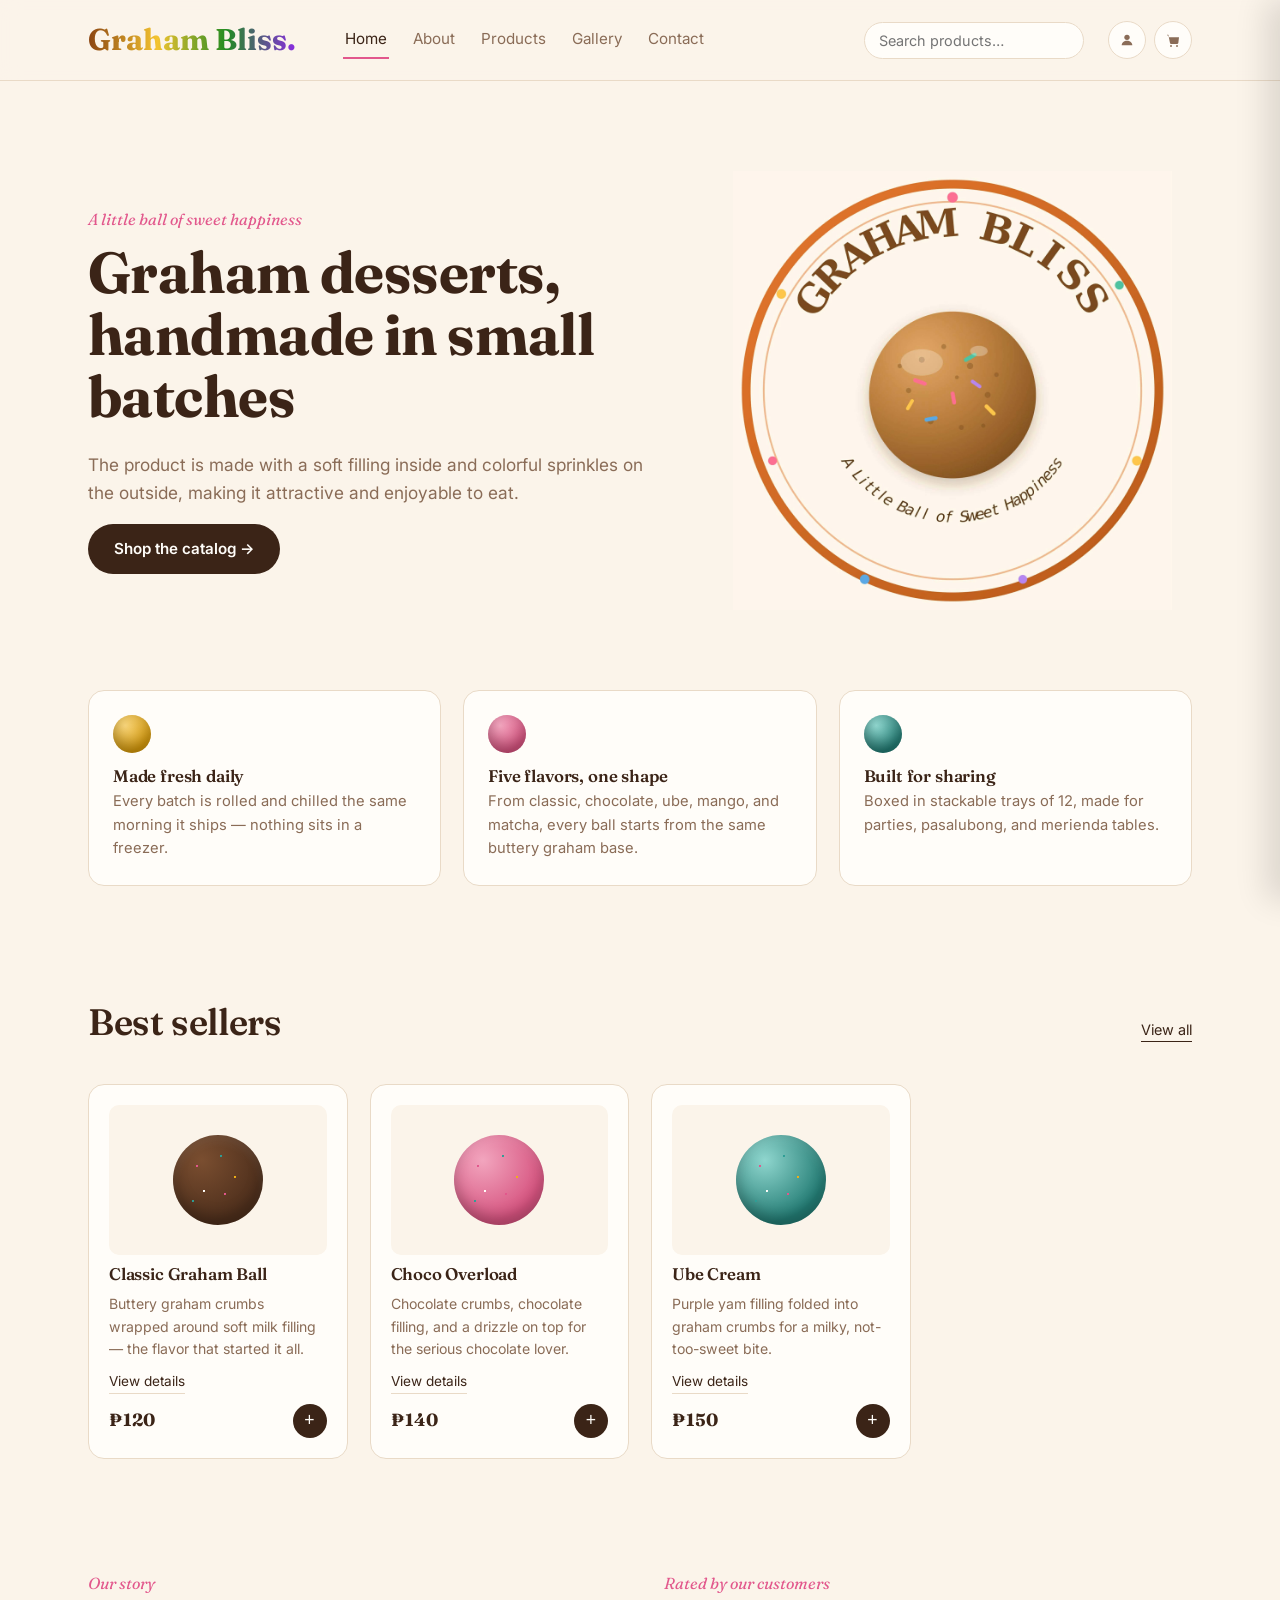
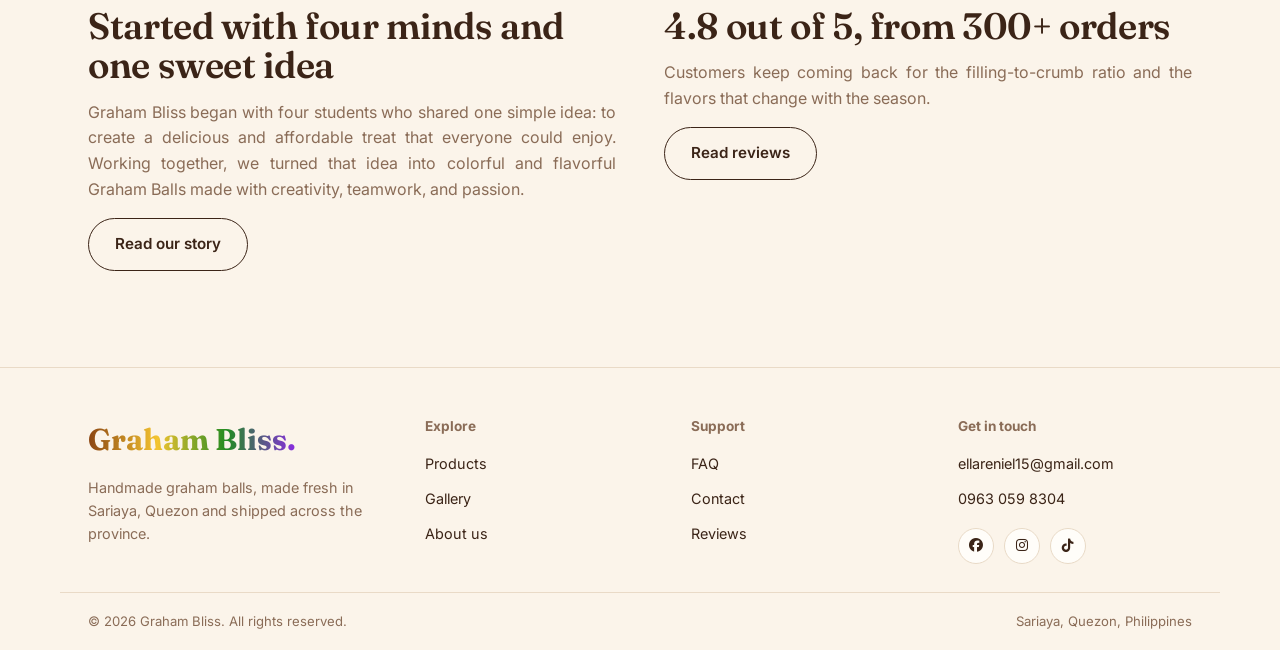
==== index.html @ 65242003 "Add files via upload" ====
<!DOCTYPE html>
<html lang="en">
<head>
<meta charset="UTF-8">
<meta name="viewport" content="width=device-width, initial-scale=1.0">
<title>Graham Bliss — Handmade Graham Balls</title>
<link rel="preconnect" href="https://fonts.googleapis.com">
<link href="https://fonts.googleapis.com/css2?family=Fraunces:opsz,wght@9..144,400;9..144,600;9..144,700&family=Inter:wght@400;500;600;700&display=swap" rel="stylesheet">
<link rel="stylesheet" href="https://cdnjs.cloudflare.com/ajax/libs/font-awesome/6.5.2/css/all.min.css">
<link rel="stylesheet" href="style.css">
</head>
<body>

<header>
  <div class="nav-wrap">
    <a href="index.html" class="logo">Graham Bliss<span class="dot">.</span></a>
    <input type="checkbox" id="navCheck" class="nav-check">
    <label for="navCheck" class="nav-toggle" aria-label="Menu"><span></span></label>
    <nav class="primary-links">
      <a href="index.html" class="active">Home</a>
      <a href="about.html">About</a>
      <a href="products.html">Products</a>
      <a href="gallery.html">Gallery</a>
      <a href="contact.html">Contact</a>
    </nav>
    <div class="search-wrap">
      <input type="text" placeholder="Search products…">
    </div>
    <div class="nav-icons">
      <button class="icon-btn" title="Account" type="button"></button>
      <a href="#cart" class="icon-btn" title="Cart"></a>
    </div>
  </div>
</header>

<main>
  <section class="hero">
    <div>
      <div class="tag">A little ball of sweet happiness</div>
      <h1>Graham desserts, <br>handmade in small batches</h1>
      <p>The product is made with a soft filling inside and colorful sprinkles on the outside, making it attractive and enjoyable to eat.</p>
      <a class="btn-primary" href="products.html">Shop the catalog →</a>
    </div>
    <div class="hero-visual">
      <img class="hero-image" src="mamaaaaaaaa.jpg" alt="Featured product">
    </div>
  </section>

  <section class="features">
    <div class="feature">
      <div class="ball yellow"></div>
      <h3>Made fresh daily</h3>
      <p>Every batch is rolled and chilled the same morning it ships — nothing sits in a freezer.</p>
    </div>
    <div class="feature">
      <div class="ball pink"></div>
      <h3>Five flavors, one shape</h3>
      <p>From classic, chocolate, ube, mango, and matcha, every ball starts from the same buttery graham base.</p>
    </div>
    <div class="feature">
      <div class="ball teal"></div>
      <h3>Built for sharing</h3>
      <p>Boxed in stackable trays of 12, made for parties, pasalubong, and merienda tables.</p>
    </div>
  </section>

  <section id="products">
    <div class="section-head">
      <h2>Best sellers</h2>
      <a href="products.html">View all</a>
    </div>
    <div class="grid">
      <div class="card">
        <div class="card-visual"><div class="ball" style="width:90px;height:90px;"></div></div>
        <h3>Classic Graham Ball</h3>
        <p class="desc">Buttery graham crumbs wrapped around soft milk filling — the flavor that started it all.</p>
        <a class="card-link" href="product.html">View details</a>
        <div class="card-foot">
          <span class="price">₱120</span>
          <button class="add-btn" type="button" title="Add to cart" aria-label="Add to cart">+</button>
        </div>
      </div>
      <div class="card">
        <div class="card-visual"><div class="ball pink" style="width:90px;height:90px;"></div></div>
        <h3>Choco Overload</h3>
        <p class="desc">Chocolate crumbs, chocolate filling, and a drizzle on top for the serious chocolate lover.</p>
        <a class="card-link" href="product.html">View details</a>
        <div class="card-foot">
          <span class="price">₱140</span>
          <button class="add-btn" type="button" title="Add to cart" aria-label="Add to cart">+</button>
        </div>
      </div>
      <div class="card">
        <div class="card-visual"><div class="ball teal" style="width:90px;height:90px;"></div></div>
        <h3>Ube Cream</h3>
        <p class="desc">Purple yam filling folded into graham crumbs for a milky, not-too-sweet bite.</p>
        <a class="card-link" href="product.html">View details</a>
        <div class="card-foot">
          <span class="price">₱150</span>
          <button class="add-btn" type="button" title="Add to cart" aria-label="Add to cart">+</button>
        </div>
      </div>
    </div>
  </section>

  <section class="split">
    <div>
      <div class="tag">Our story</div>
      <h2>Started with four minds and one sweet idea</h2>
      <p>Graham Bliss began with four students who shared one simple idea: to create a delicious and affordable treat that everyone could enjoy. Working together, we turned that idea into colorful and flavorful Graham Balls made with creativity, teamwork, and passion.</p>
      <a href="about.html" class="btn-secondary">Read our story</a>
    </div>
    <div>
      <div class="tag">Rated by our customers</div>
      <h2>4.8 out of 5, from 300+ orders</h2>
      <p>Customers keep coming back for the filling-to-crumb ratio and the flavors that change with the season.</p>
      <a href="reviews.html" class="btn-secondary">Read reviews</a>
    </div>
  </section>
</main>

<footer>
  <div class="footer-wrap">
    <div>
      <a href="index.html" class="logo">Graham Bliss<span class="dot">.</span></a>
      <p style="margin-top:12px;font-size:.9rem;">Handmade graham balls, made fresh in Sariaya, Quezon and shipped across the province.</p>
    </div>
    <div>
      <h4>Explore</h4>
      <ul>
        <li><a href="products.html">Products</a></li>
        <li><a href="gallery.html">Gallery</a></li>
        <li><a href="about.html">About us</a></li>
      </ul>
    </div>
    <div>
      <h4>Support</h4>
      <ul>
        <li><a href="faq.html">FAQ</a></li>
        <li><a href="contact.html">Contact</a></li>
        <li><a href="reviews.html">Reviews</a></li>
      </ul>
    </div>
    <div>
      <h4>Get in touch</h4>
      <ul>
        <li><a href="mailto:ellareniel15@gmail.com">ellareniel15@gmail.com</a></li>
        <li><a href="tel:+639630598304">0963 059 8304</a></li>
      </ul>
      <div class="social-row">
        <a href="https://www.facebook.com/mel.jhune.958523" title="Facebook">
         <i class="fa-brands fa-facebook"></i>
        </a>
        <a href="https://www.instagram.com/itss_ur.mel/?fbclid=IwY2xjawUTJd1wZG9mBWV4dG4DYWVtAjEwAGJyaWQRMWFvU0FQSmJZdVVRaFVMbnFzcnRjBmFwcF9pZBAyMjIwMzkxNzg4MjAwODkyAAEeChBDoPgRGtuAGGqDBz4dwUmdd6wGIWdtoloXTAFgVrVXzXKg3ylywNsreZY_aem_Ks4oOcFlzgpz_4FfU0w7iA" title="Instagram">
          <i class="fa-brands fa-instagram"></i>
        </a>
        <a href="https://www.tiktok.com/@mel.dailo" title="TikTok">
          <i class="fa-brands fa-tiktok"></i>
        </a>
      </div>
    </div>
  </div>
  <div class="footer-bottom">
    <span>© 2026 Graham Bliss. All rights reserved.</span>
    <span>Sariaya, Quezon, Philippines</span>
  </div>
</footer>

<div class="drawer" id="cart">
  <div class="drawer-head">
    <h3>Your Cart</h3>
    <a href="#" class="close-btn" aria-label="Close cart">✕</a>
  </div>
  <div class="drawer-items">
    <p class="drawer-empty">Your cart is empty. Add a box from the Products page to see it here.</p>
  </div>
  <div class="drawer-foot">
    <div class="total-row"><span>Total</span><span>₱0</span></div>
    <a class="btn-primary" style="width:100%;text-align:center;display:block;" href="products.html">Browse products</a>
  </div>
</div>
<a href="#" class="overlay" aria-hidden="true"></a>

</body>
</html>
---- style.css ----
/* ============================================
   Graham Bliss — shared styles
   Subject: handmade Filipino graham-ball desserts.
   Palette pulls from the product itself: toasted
   graham brown, cream filling, candy-shell sprinkles.
   ============================================ */

:root{
  --cream:  #FBF4EA;
  --paper:  #FFFDF9;
  --ink:    #3B2417;
  --ink-soft: #8A6C57;
  --line:   #E9DAC7;
  --pink:   #E2578C;
  --teal:   #2E9E95;
  --yellow: #EFAF16;
  --radius-lg: 26px;
  --radius-md: 16px;
  --radius-sm: 10px;
  --shadow: 0 10px 30px -18px rgba(59,36,23,0.35);
}

*{box-sizing:border-box;}
html{scroll-behavior:smooth;}
body{
  margin:0;
  background:var(--cream);
  color:var(--ink);
  font-family:'Inter',sans-serif;
  font-size:16px;
  line-height:1.6;
  -webkit-font-smoothing:antialiased;
}
img{max-width:100%;display:block;}
a{color:inherit;text-decoration:none;}
h1,h2,h3{
  font-family:'Fraunces',serif;
  font-weight:600;
  line-height:1.08;
  margin:0 0 .4em;
  letter-spacing:-0.01em;
}
h1{font-size:clamp(2.4rem,4.5vw,3.6rem);font-weight:700;}
h2{font-size:clamp(1.7rem,3vw,2.3rem);}
h3{font-size:1.25rem;}
p{margin:0 0 1em;color:var(--ink-soft);max-width:62ch;}
:focus-visible{outline:3px solid var(--teal);outline-offset:3px;}
@media (prefers-reduced-motion: reduce){
  *{animation-duration:.001ms !important;transition-duration:.001ms !important;}
}

.wrap{max-width:1160px;margin:0 auto;padding:0 28px;}

/* ---------- header / nav ---------- */
header{
  position:sticky;top:0;z-index:50;
  background:rgba(251,244,234,0.92);
  backdrop-filter:blur(10px);
  border-bottom:1px solid var(--line);
}
.nav-wrap{
  max-width:1160px;margin:0 auto;padding:16px 28px;
  display:flex;align-items:center;gap:24px;
}
.logo {
    font-family: "Fraunces", serif;
    font-size: 30px;
    font-weight: 700;

    background: linear-gradient(
        90deg,
        #8B4513,
        #F4C430,
        #228B22,
        #8A2BE2
    );

    -webkit-background-clip: text;
    -webkit-text-fill-color: transparent;
    background-clip: text;

    margin-right: 15px;
}
.logo .dot{color:var(--pink);}
.primary-links{
  display:flex;gap:22px;margin-left:8px;flex:1;flex-wrap:wrap;
}
.primary-links a{
  font-size:.95rem;color:var(--ink-soft);padding:6px 2px;
  border-bottom:2px solid transparent;
}
.primary-links a:hover,.primary-links a.active{
  color:var(--ink);border-bottom-color:var(--pink);
}
.search-wrap input{
  width:100%;max-width:220px;padding:9px 14px;
  border:1px solid var(--line);border-radius:999px;
  background:var(--paper);font-family:'Inter',sans-serif;font-size:.9rem;
  color:var(--ink);
}
.search-wrap input:focus{border-color:var(--teal);}
.nav-icons{display:flex;gap:8px;}
.icon-btn{
  width:38px;height:38px;border-radius:50%;
  border:1px solid var(--line);background:var(--paper);
  cursor:pointer;position:relative;display:grid;place-items:center;
}
.icon-btn::before{content:'';width:16px;height:16px;background:var(--ink-soft);
  -webkit-mask:var(--icon) center/contain no-repeat;mask:var(--icon) center/contain no-repeat;}
.icon-btn[title="Write a review"]{--icon:url("data:image/svg+xml,%3Csvg xmlns='http://www.w3.org/2000/svg' viewBox='0 0 24 24' fill='%23000'%3E%3Cpath d='M21 2a1 1 0 0 1 .993.883L22 3v18a1 1 0 0 1-1.993.117L20 21V3a1 1 0 0 1 1-1zm-4.707 5.293a1 1 0 0 1 .083 1.32l-.083.094-9.586 9.586a2.5 2.5 0 0 1-3.183.27l-.094-.072-4-4a2.5 2.5 0 0 1-.27-3.183l.072-.094L12.293 7.293a1 1 0 0 1 1.414-.083zM6.414 15L16 5.414l-2-2L4.414 13l2 2z'/%3E%3C/svg%3E");}
.icon-btn[title="Account"]{--icon:url("data:image/svg+xml,%3Csvg xmlns='http://www.w3.org/2000/svg' viewBox='0 0 24 24' fill='%23000'%3E%3Ccircle cx='12' cy='8' r='4'/%3E%3Cpath d='M4 20c0-4.4 3.6-7 8-7s8 2.6 8 7'/%3E%3C/svg%3E");}
.icon-btn[title="Cart"]{--icon:url("data:image/svg+xml,%3Csvg xmlns='http://www.w3.org/2000/svg' viewBox='0 0 24 24' fill='%23000'%3E%3Cpath d='M3 4h2l2.4 12.1A2 2 0 0 0 9.4 18H18a2 2 0 0 0 2-1.6L21 8H6'/%3E%3Ccircle cx='9' cy='21' r='1.4'/%3E%3Ccircle cx='18' cy='21' r='1.4'/%3E%3C/svg%3E");}
.cart-badge{
  position:absolute;top:-4px;right:-4px;background:var(--pink);color:#fff;
  font-size:.65rem;font-weight:700;border-radius:50%;
  width:17px;height:17px;display:grid;place-items:center;
}
.nav-check{position:absolute;opacity:0;pointer-events:none;}
.nav-toggle{display:none;}

/* ---------- tag / eyebrow ---------- */
.tag{
  display:inline-block;font-family:'Fraunces',serif;font-style:italic;
  color:var(--pink);font-size:1rem;margin-bottom:.6em;
}

/* ---------- buttons ---------- */
.btn-primary,.btn-secondary{
  display:inline-flex;align-items:center;gap:8px;
  padding:13px 26px;border-radius:999px;border:none;cursor:pointer;
  font-family:'Inter',sans-serif;font-weight:600;font-size:.95rem;
}
.btn-primary{background:var(--ink);color:var(--paper);}
.btn-primary:hover{background:var(--pink);}
.btn-secondary{background:transparent;color:var(--ink);border:1.5px solid var(--ink);}
.btn-secondary:hover{border-color:var(--pink);color:var(--pink);}

/* ---------- graham-ball illustration (used instead of photos) ---------- */
.ball{
  border-radius:50%;position:relative;flex-shrink:0;
  background:radial-gradient(circle at 32% 28%, #7A4E30, #4E2F1C 70%);
  box-shadow:inset 0 -8px 14px rgba(0,0,0,.25), inset 0 6px 10px rgba(255,255,255,.08);
}
.ball::after{
  content:'';position:absolute;inset:0;border-radius:50%;
  background-image:
    radial-gradient(circle,var(--pink) 6%,transparent 7%),
    radial-gradient(circle,var(--teal) 6%,transparent 7%),
    radial-gradient(circle,var(--yellow) 6%,transparent 7%),
    radial-gradient(circle,var(--paper) 6%,transparent 7%),
    radial-gradient(circle,var(--pink) 6%,transparent 7%),
    radial-gradient(circle,var(--teal) 6%,transparent 7%);
  background-size:22% 22%;
  background-position:20% 30%,55% 15%,75% 45%,30% 65%,60% 70%,15% 80%;
  background-repeat:no-repeat;
}
.ball.pink{background:radial-gradient(circle at 32% 28%,#F2A5BE,#D6537F 70%);}
.ball.teal{background:radial-gradient(circle at 32% 28%,#8FD6CE,#237C74 70%);}
.ball.yellow{background:radial-gradient(circle at 32% 28%,#F7D479,#D69A0C 70%);}

.hero-visual{display:flex;align-items:flex-end;justify-content:center;gap:14px;padding:20px;}
.hero-visual .ball:nth-child(1){width:150px;height:150px;}
.hero-visual .ball:nth-child(2){width:100px;height:100px;margin-bottom:20px;}
.hero-visual .ball:nth-child(3){width:80px;height:80px;margin-bottom:60px;}

/* ---------- hero ---------- */
.hero{
  max-width:1160px;margin:0 auto;padding:70px 28px 40px;
  display:grid;grid-template-columns:1.1fr .9fr;gap:40px;align-items:center;
}
.hero p{font-size:1.08rem;}
.page-hero{max-width:1160px;margin:0 auto;padding:56px 28px 20px;}
.page-hero p{font-size:1.05rem;}

/* ---------- sections ---------- */
main section{padding:56px 28px;}
main section.wrap{padding:56px 0;}
.section-head{
  max-width:1160px;margin:0 auto 28px;padding:0 28px;
  display:flex;justify-content:space-between;align-items:baseline;
}
.section-head a{font-size:.9rem;border-bottom:1px solid var(--ink);}

/* ---------- features ---------- */
.features{max-width:1160px;margin:0 auto;padding:20px 28px 60px;
  display:grid;grid-template-columns:repeat(3,1fr);gap:22px;}
.feature{background:var(--paper);border:1px solid var(--line);border-radius:var(--radius-md);padding:24px;}
.feature .ball{width:38px;height:38px;margin-bottom:14px;}
.feature h3{font-size:1.05rem;margin-bottom:.3em;}
.feature p{font-size:.92rem;margin:0;}

/* ---------- product grid ---------- */
.grid{max-width:1160px;margin:0 auto;padding:0 28px;
  display:grid;grid-template-columns:repeat(auto-fill,minmax(230px,1fr));gap:22px;}
.card{
  background:var(--paper);border:1px solid var(--line);
  border-radius:var(--radius-md);padding:20px;
  display:flex;flex-direction:column;gap:10px;
}
.card-visual{
  background:var(--cream);border-radius:var(--radius-sm);
  height:150px;display:grid;place-items:center;
}
.card h3{font-size:1.05rem;margin:0;}
.card .desc{font-size:.88rem;margin:0;}
.card-foot{display:flex;justify-content:space-between;align-items:center;margin-top:auto;}
.price{font-weight:700;font-family:'Fraunces',serif;font-size:1.1rem;}
.add-btn{
  border:none;background:var(--ink);color:var(--paper);
  width:34px;height:34px;border-radius:50%;cursor:pointer;font-size:1.1rem;
  display:grid;place-items:center;
}
.add-btn:hover{background:var(--pink);}
.card-link{font-size:.85rem;border-bottom:1px solid var(--line);align-self:flex-start;}

/* ---------- split ---------- */
.split{
  max-width:1160px;margin:0 auto;padding:56px 28px;
  display:grid;grid-template-columns:1fr 1fr;gap:48px;
}
.split p{
  text-align:justify;;
}

.mini-list{display:flex;gap:10px;margin-top:14px;flex-wrap:wrap;}
.mini-chip{
  border:1px solid var(--line);border-radius:999px;
  padding:7px 16px;font-size:.85rem;background:var(--paper);
}

/* ---------- product details ---------- */
.detail{
  max-width:1160px;margin:0 auto;padding:20px 28px 60px;
  display:grid;grid-template-columns:.9fr 1.1fr;gap:48px;align-items:start;
}
.detail-visual{
  background:var(--paper);border:1px solid var(--line);border-radius:var(--radius-lg);
  height:340px;display:flex;align-items:flex-end;justify-content:center;gap:16px;padding:30px;
}
.detail-visual .ball:nth-child(1){width:150px;height:150px;}
.detail-visual .ball:nth-child(2){width:90px;height:90px;margin-bottom:16px;}
.spec-list{list-style:none;margin:18px 0;padding:0;display:grid;gap:8px;}
.spec-list li{display:flex;justify-content:space-between;border-bottom:1px dashed var(--line);padding:8px 0;font-size:.92rem;}
.spec-list li span:first-child{color:var(--ink-soft);}
.option-group{margin:18px 0;}
.option-group h3{font-size:.95rem;margin-bottom:8px;}
.option-pills{display:flex;gap:10px;flex-wrap:wrap;}
.option-pills input{position:absolute;opacity:0;pointer-events:none;}
.option-pill{
  display:inline-block;border:1.5px solid var(--line);border-radius:999px;padding:8px 16px;
  font-size:.88rem;cursor:pointer;background:var(--paper);
}
.option-pills input:checked + .option-pill{border-color:var(--ink);background:var(--ink);color:var(--paper);}
.option-pills input:focus-visible + .option-pill{outline:3px solid var(--teal);outline-offset:2px;}
.qty-row{display:flex;align-items:center;gap:14px;margin:18px 0;}
.qty-row button{width:32px;height:32px;border-radius:50%;border:1px solid var(--line);background:var(--paper);cursor:pointer;font-size:1rem;}
.detail-price{font-size:1.6rem;}

/* ---------- gallery ---------- */
.gallery-grid{
  max-width:1160px;margin:0 auto;padding:0 28px;
  display:grid;grid-template-columns:repeat(auto-fill,minmax(220px,1fr));gap:18px;
}
.gallery-item{
  background:var(--paper);border:1px solid var(--line);border-radius:var(--radius-md);
  height:210px;display:grid;place-items:center;padding:16px;position:relative;overflow:hidden;
}
.gallery-item .cap{position:absolute;bottom:10px;left:14px;font-size:.82rem;color:var(--ink-soft);}

/* ---------- reviews ---------- */
.review-grid{
  max-width:1160px;margin:0 auto;padding:0 28px;
  display:grid;grid-template-columns:repeat(auto-fill,minmax(280px,1fr));gap:20px;
}
.review-card{background:var(--paper);border:1px solid var(--line);border-radius:var(--radius-md);padding:22px;}
.stars{color:var(--yellow);letter-spacing:2px;margin-bottom:8px;font-size:.95rem;}
.review-name{font-weight:600;margin-top:12px;font-size:.9rem;}
.review-role{font-size:.8rem;color:var(--ink-soft);}
.rating-summary{
  max-width:1160px;margin:0 auto 28px;padding:0 28px;
  display:flex;align-items:baseline;gap:16px;
}
.rating-summary .big{font-family:'Fraunces',serif;font-size:2.8rem;}

/* ---------- contact ---------- */
.contact-wrap{
  max-width:1160px;margin:0 auto;padding:0 28px 60px;
  display:grid;grid-template-columns:.85fr 1.15fr;gap:48px;
}
.contact-info li{list-style:none;padding:12px 0;border-bottom:1px dashed var(--line);font-size:.94rem;}
.contact-info li span{display:block;color:var(--ink-soft);font-size:.8rem;margin-bottom:2px;}
.social-row{display:flex;gap:10px;margin-top:16px;}
.social-row a{
  width:36px;height:36px;border-radius:50%;border:1px solid var(--line);
  display:grid;place-items:center;font-size:.85rem;background:var(--paper);
}
form{display:grid;gap:14px;}
form label{font-size:.85rem;color:var(--ink-soft);display:block;margin-bottom:5px;}
form input,form textarea{
  width:100%;padding:11px 14px;border-radius:var(--radius-sm);
  border:1px solid var(--line);background:var(--paper);
  font-family:'Inter',sans-serif;font-size:.95rem;color:var(--ink);
}
form textarea{min-height:120px;resize:vertical;}
.form-row{display:grid;grid-template-columns:1fr 1fr;gap:14px;}

/* ---------- FAQ ---------- */
.faq-list{max-width:800px;margin:0 auto;padding:0 28px;}
.faq-item{border-bottom:1px solid var(--line);}
.faq-item summary{
  width:100%;cursor:pointer;list-style:none;
  padding:18px 0;display:flex;justify-content:space-between;align-items:center;
  font-family:'Fraunces',serif;font-size:1.05rem;color:var(--ink);gap:16px;
}
.faq-item summary::-webkit-details-marker{display:none;}
.faq-item summary::marker{content:'';}
.faq-item summary::after{content:'+';font-size:1.3rem;color:var(--pink);flex-shrink:0;transition:transform .2s;}
.faq-item[open] summary::after{transform:rotate(45deg);}
.faq-a{padding-bottom:18px;}
.faq-a p{margin:0;font-size:.94rem;}

/* ---------- footer ---------- */
footer{border-top:1px solid var(--line);margin-top:40px;}
.footer-wrap{
  max-width:1160px;margin:0 auto;padding:48px 28px 28px;
  display:grid;grid-template-columns:1.3fr repeat(3,1fr);gap:32px;
}
.footer-wrap h4{font-size:.85rem;margin:0 0 14px;color:var(--ink-soft);}
.footer-wrap ul{list-style:none;margin:0;padding:0;display:grid;gap:9px;}
.footer-wrap ul a{font-size:.9rem;}
.footer-wrap ul a:hover{color:var(--pink);}
.footer-bottom{
  border-top:1px solid var(--line);padding:18px 28px;
  max-width:1160px;margin:0 auto;
  display:flex;justify-content:space-between;font-size:.82rem;color:var(--ink-soft);flex-wrap:wrap;gap:8px;
}

/* ---------- cart drawer ---------- */
.overlay{
  position:fixed;inset:0;background:rgba(59,36,23,0.35);
  opacity:0;pointer-events:none;transition:opacity .25s;z-index:90;
  display:block;
}
#cart:target + .overlay{opacity:1;pointer-events:auto;}
.drawer{
  position:fixed;top:0;right:0;height:100%;width:380px;max-width:90vw;
  background:var(--paper);z-index:100;transform:translateX(100%);
  transition:transform .28s ease;display:flex;flex-direction:column;
  box-shadow:-14px 0 30px rgba(0,0,0,.12);
}
.drawer:target{transform:translateX(0);}
.drawer-head{display:flex;justify-content:space-between;align-items:center;padding:22px 24px;border-bottom:1px solid var(--line);}
.close-btn{background:none;border:none;font-size:1.2rem;cursor:pointer;color:var(--ink-soft);}
.drawer-items{flex:1;overflow-y:auto;padding:16px 24px;display:grid;gap:14px;}
.drawer-empty{color:var(--ink-soft);font-size:.9rem;text-align:center;margin-top:30px;}
.drawer-row{display:flex;gap:12px;align-items:center;}
.drawer-row .ball{width:44px;height:44px;}
.drawer-row .info{flex:1;}
.drawer-row .info h4{margin:0;font-size:.92rem;font-family:'Inter',sans-serif;font-weight:600;}
.drawer-row .info span{font-size:.82rem;color:var(--ink-soft);}
.drawer-row button{background:none;border:none;color:var(--ink-soft);cursor:pointer;font-size:1rem;}
.drawer-foot{padding:20px 24px;border-top:1px solid var(--line);}
.total-row{display:flex;justify-content:space-between;font-weight:700;margin-bottom:14px;font-family:'Fraunces',serif;font-size:1.15rem;}

/* ---------- responsive ---------- */
@media (max-width:900px){
  .hero,.split,.detail,.contact-wrap{grid-template-columns:1fr;}
  .features{grid-template-columns:1fr 1fr;}
  .footer-wrap{grid-template-columns:1fr 1fr;}
  .form-row{grid-template-columns:1fr;}
}
@media (max-width:640px){
  .primary-links{
    display:none;position:absolute;top:100%;left:0;right:0;
    background:var(--paper);border-bottom:1px solid var(--line);
    flex-direction:column;gap:0;padding:8px 28px 14px;
  }
  .nav-check:checked ~ .primary-links{display:flex;}
  .primary-links a{padding:10px 0;border-bottom:1px solid var(--line);}
  header{position:sticky;}
  .nav-wrap{position:relative;flex-wrap:wrap;}
  .nav-toggle{display:grid;place-items:center;width:38px;height:38px;border:1px solid var(--line);border-radius:50%;background:var(--paper);cursor:pointer;order:3;}
  .nav-toggle span, .nav-toggle span::before, .nav-toggle span::after{
    content:'';display:block;width:16px;height:2px;background:var(--ink);position:relative;
  }
  .nav-toggle span::before{position:absolute;top:-5px;}
  .nav-toggle span::after{position:absolute;top:5px;}
  .search-wrap{display:none;}
  .logo{flex:1;}
  .features{grid-template-columns:1fr;}
  .footer-wrap{grid-template-columns:1fr;}
}

.review-modal-overlay {
      display: none;
      position: fixed;
      inset: 0;
      background: rgba(0,0,0,.5);
      z-index: 999;
      align-items: center;
      justify-content: center;
      padding: 20px;
    }
    .review-modal-overlay.open {
      display: flex;
    }
    .review-modal-box {
      max-width: 560px;
      width: 100%;
      max-height: 90vh;
      overflow-y: auto;
      background: #fff;
      border-radius: 10px;
      box-shadow: 0 10px 40px rgba(0,0,0,.25);
    }
    .star-rating {
      display: flex;
      flex-direction: row-reverse;
      justify-content: flex-end;
      gap: 4px;
    }
    .star-rating input { display: none; }
    .star-rating label {
      font-size: 1.8rem;
      color: #ddd;
      cursor: pointer;
      transition: color .15s ease;
    }
    .star-rating input:checked ~ label,
    .star-rating label:hover,
    .star-rating label:hover ~ label {
      color: #f5b301;
    }
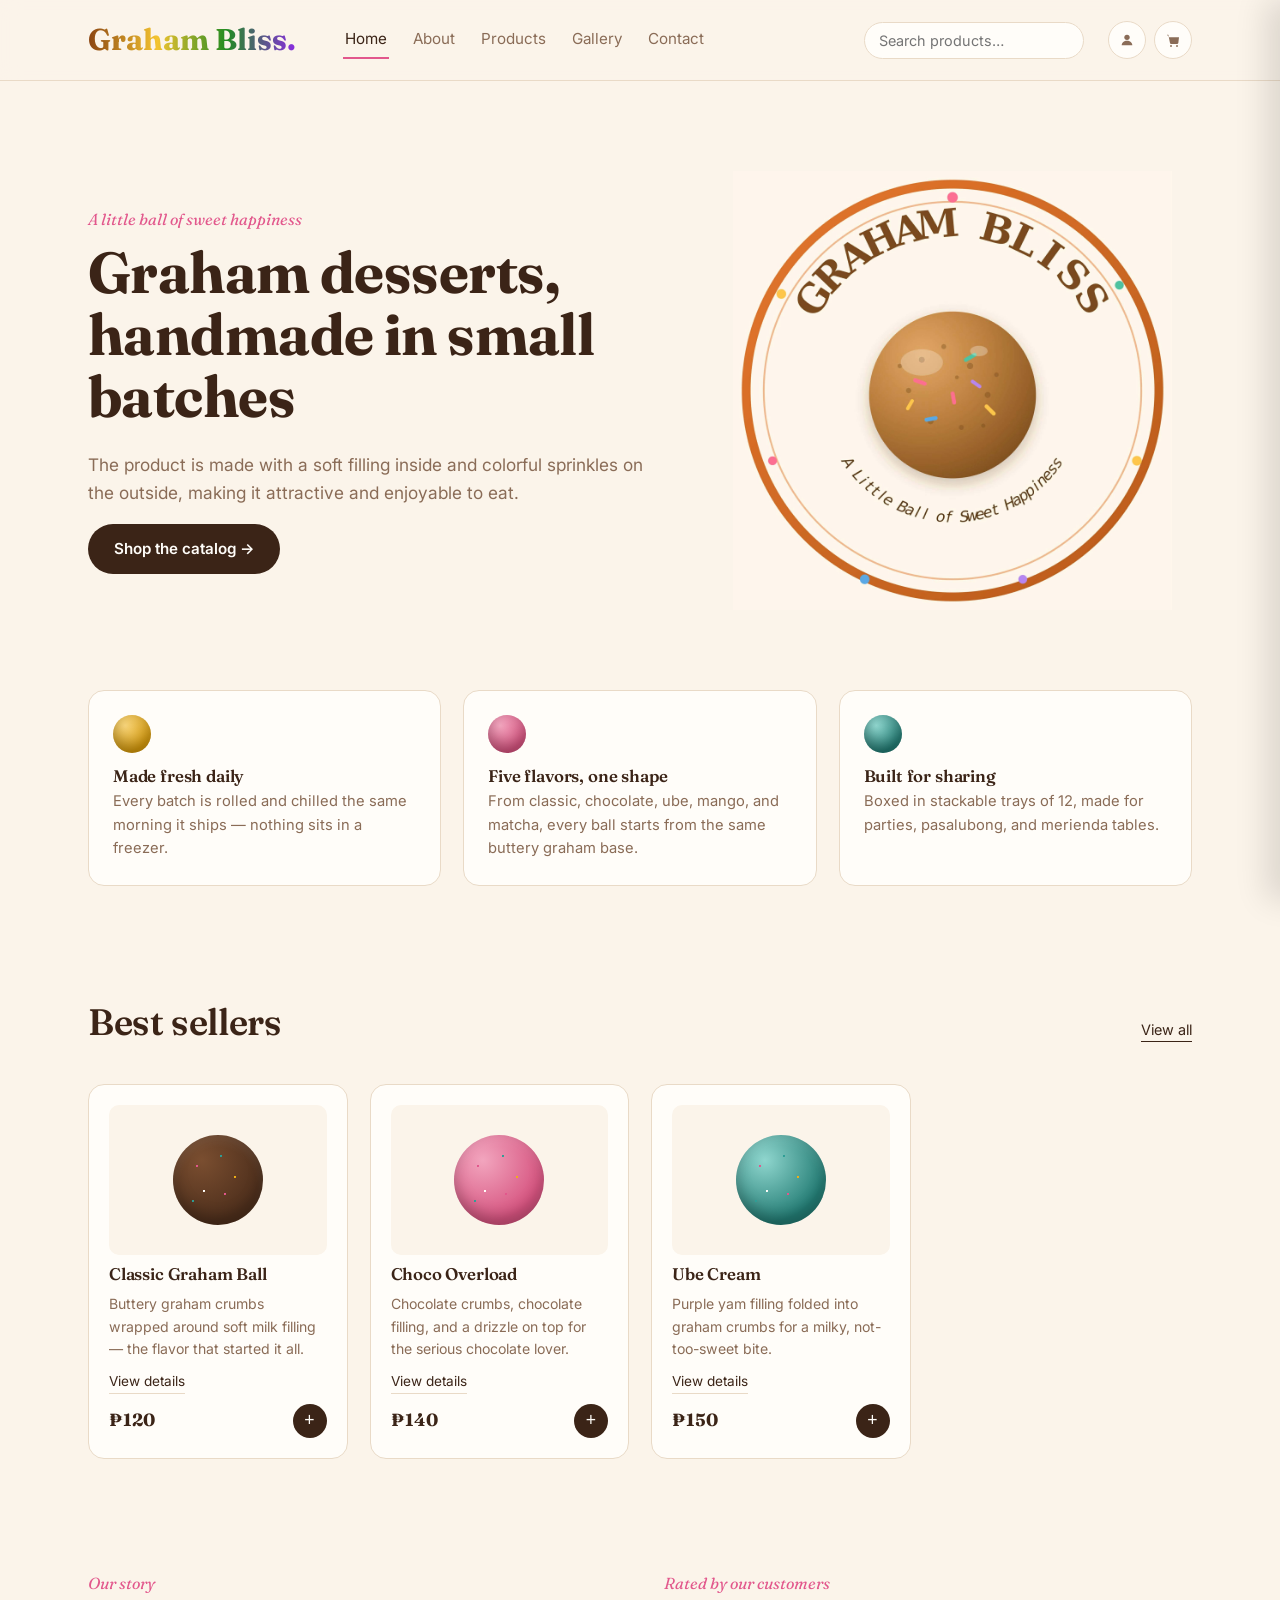
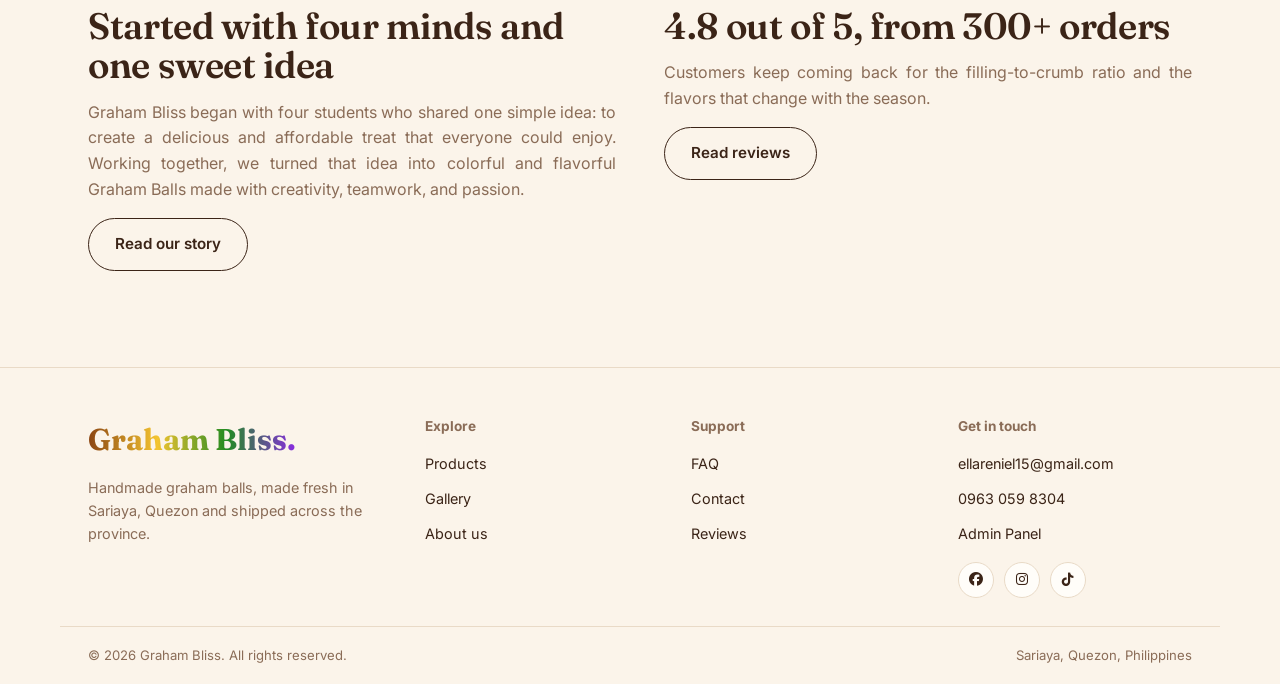
==== commit a2e56113: "Update index.html" ====
--- a/index.html
+++ b/index.html
@@ -27,7 +27,7 @@
       <input type="text" placeholder="Search products…">
     </div>
     <div class="nav-icons">
-      <button class="icon-btn" title="Account" type="button"></button>
+      <a href="login.html" class="icon-btn" title="Account"></a>
       <a href="#cart" class="icon-btn" title="Cart"></a>
     </div>
   </div>
@@ -146,6 +146,7 @@
       <ul>
         <li><a href="mailto:ellareniel15@gmail.com">ellareniel15@gmail.com</a></li>
         <li><a href="tel:+639630598304">0963 059 8304</a></li>
+        <li><a href="admin.html">Admin Panel</a></li>
       </ul>
       <div class="social-row">
         <a href="https://www.facebook.com/mel.jhune.958523" title="Facebook">
--- a/style.css
+++ b/style.css
@@ -1,10 +1,3 @@
-/* ============================================
-   Graham Bliss — shared styles
-   Subject: handmade Filipino graham-ball desserts.
-   Palette pulls from the product itself: toasted
-   graham brown, cream filling, candy-shell sprinkles.
-   ============================================ */
-
 :root{
   --cream:  #FBF4EA;
   --paper:  #FFFDF9;
@@ -303,6 +296,125 @@
 }
 form textarea{min-height:120px;resize:vertical;}
 .form-row{display:grid;grid-template-columns:1fr 1fr;gap:14px;}
+
+/* ---------- auth ---------- */
+.auth-wrap{
+  max-width:440px;margin:0 auto;padding:40px 28px 70px;
+}
+.auth-card{
+  background:var(--paper);border:1px solid var(--line);
+  border-radius:var(--radius-lg);padding:36px 32px;
+  box-shadow:var(--shadow);
+}
+.auth-card h1{font-size:1.6rem;margin-bottom:.2em;}
+.auth-card .sub{font-size:.92rem;margin-bottom:22px;}
+.auth-row-between{display:flex;justify-content:space-between;align-items:center;font-size:.85rem;margin-top:-4px;}
+.auth-row-between a{color:var(--ink-soft);border-bottom:1px solid var(--line);}
+.auth-row-between a:hover{color:var(--pink);border-color:var(--pink);}
+.check-row{display:flex;align-items:center;gap:8px;font-size:.85rem;color:var(--ink-soft);}
+.check-row input{width:auto;}
+.auth-card .btn-primary{width:100%;text-align:center;margin-top:6px;}
+.auth-divider{display:flex;align-items:center;gap:12px;margin:22px 0;color:var(--ink-soft);font-size:.8rem;}
+.auth-divider::before,.auth-divider::after{content:'';flex:1;height:1px;background:var(--line);}
+.auth-foot{text-align:center;font-size:.88rem;margin-top:18px;color:var(--ink-soft);}
+.auth-foot a{color:var(--ink);border-bottom:1px solid var(--line);}
+.auth-foot a:hover{color:var(--pink);border-color:var(--pink);}
+
+/* ---------- login modal ---------- */
+.modal{
+  position:fixed;inset:0;z-index:110;
+  display:grid;place-items:center;padding:20px;
+  opacity:0;pointer-events:none;transition:opacity .25s;
+}
+.modal:target{opacity:1;pointer-events:auto;}
+#login:target + .overlay{opacity:1;pointer-events:auto;}
+.modal-box{
+  position:relative;width:100%;max-width:440px;
+  background:var(--paper);border-radius:var(--radius-lg);
+  padding:36px 32px;box-shadow:var(--shadow);
+  transform:translateY(-16px);transition:transform .25s;
+}
+.modal:target .modal-box{transform:translateY(0);}
+.modal-close{
+  position:absolute;top:18px;right:20px;font-size:1.1rem;
+  color:var(--ink-soft);
+}
+.modal-close:hover{color:var(--pink);}
+
+/* ---------- admin dashboard ---------- */
+.admin-body{background:var(--cream);}
+.admin-shell{display:grid;grid-template-columns:240px 1fr;min-height:100vh;}
+.admin-side{
+  background:var(--ink);color:var(--paper);
+  padding:28px 22px;display:flex;flex-direction:column;gap:26px;
+}
+.admin-side .logo{color:var(--paper);font-size:1.3rem;}
+.admin-side .logo .dot{color:var(--pink);}
+.admin-nav{display:flex;flex-direction:column;gap:4px;}
+.admin-nav a{
+  padding:11px 14px;border-radius:var(--radius-sm);font-size:.92rem;font-weight:500;
+  color:#EADFD2;display:flex;align-items:center;gap:10px;
+}
+.admin-nav a:hover{background:rgba(255,255,255,.08);color:var(--paper);}
+.admin-nav a.active{background:var(--pink);color:var(--paper);}
+.admin-side .back-site{margin-top:auto;font-size:.85rem;color:#C9B7A6;border-top:1px solid rgba(255,255,255,.15);padding-top:18px;}
+.admin-side .back-site:hover{color:var(--paper);}
+
+.admin-main{padding:34px 40px 60px;max-width:1200px;}
+.admin-head{display:flex;justify-content:space-between;align-items:center;margin-bottom:28px;gap:20px;flex-wrap:wrap;}
+.admin-head h1{font-size:1.7rem;margin:0;}
+.admin-head p{margin:.2em 0 0;color:var(--ink-soft);font-size:.92rem;}
+.admin-user{display:flex;align-items:center;gap:10px;font-size:.9rem;}
+.admin-avatar{width:38px;height:38px;border-radius:50%;background:var(--pink);color:var(--paper);display:grid;place-items:center;font-family:'Fraunces',serif;font-weight:600;}
+
+.stat-grid{display:grid;grid-template-columns:repeat(4,1fr);gap:18px;margin-bottom:32px;}
+.stat-card{background:var(--paper);border:1px solid var(--line);border-radius:var(--radius-md);padding:20px;}
+.stat-card span.label{display:block;font-size:.82rem;color:var(--ink-soft);margin-bottom:6px;}
+.stat-card span.value{font-family:'Fraunces',serif;font-size:1.6rem;font-weight:600;}
+.stat-card span.delta{display:block;font-size:.8rem;margin-top:4px;}
+.stat-card span.delta.up{color:var(--teal);}
+.stat-card span.delta.down{color:var(--pink);}
+
+.admin-panel{background:var(--paper);border:1px solid var(--line);border-radius:var(--radius-lg);padding:26px 26px 10px;margin-bottom:28px;}
+.admin-panel-head{display:flex;justify-content:space-between;align-items:center;margin-bottom:16px;flex-wrap:wrap;gap:12px;}
+.admin-panel-head h2{font-size:1.2rem;margin:0;}
+
+.admin-table{width:100%;border-collapse:collapse;font-size:.9rem;}
+.admin-table th{
+  text-align:left;font-family:'Inter',sans-serif;font-weight:600;color:var(--ink-soft);
+  font-size:.78rem;text-transform:uppercase;letter-spacing:.04em;
+  border-bottom:1px solid var(--line);padding:0 10px 12px;
+}
+.admin-table td{padding:14px 10px;border-bottom:1px solid var(--line);vertical-align:middle;}
+.admin-table tr:last-child td{border-bottom:none;}
+.admin-table .prod-name{display:flex;align-items:center;gap:12px;font-weight:600;}
+.admin-table .ball{width:34px;height:34px;}
+
+.status-pill{
+  display:inline-block;padding:5px 13px;border-radius:999px;font-size:.78rem;font-weight:600;
+}
+.status-pill.in-stock{background:rgba(46,158,149,.14);color:var(--teal);}
+.status-pill.low{background:rgba(239,175,22,.16);color:#B9840B;}
+.status-pill.out{background:rgba(226,87,140,.14);color:var(--pink);}
+.status-pill.pending{background:rgba(239,175,22,.16);color:#B9840B;}
+.status-pill.fulfilled{background:rgba(46,158,149,.14);color:var(--teal);}
+
+.row-actions{display:flex;gap:8px;}
+.row-actions button{
+  border:1px solid var(--line);background:var(--paper);color:var(--ink-soft);
+  width:32px;height:32px;border-radius:50%;cursor:pointer;font-size:.85rem;
+}
+.row-actions button:hover{border-color:var(--pink);color:var(--pink);}
+
+@media (max-width:900px){
+  .admin-shell{grid-template-columns:1fr;}
+  .admin-side{flex-direction:row;overflow-x:auto;align-items:center;}
+  .admin-nav{flex-direction:row;}
+  .admin-side .back-site{display:none;}
+  .stat-grid{grid-template-columns:1fr 1fr;}
+  .admin-main{padding:24px 18px 50px;}
+  .admin-table{display:block;overflow-x:auto;}
+}
 
 /* ---------- FAQ ---------- */
 .faq-list{max-width:800px;margin:0 auto;padding:0 28px;}
@@ -430,4 +542,4 @@
     .star-rating label:hover,
     .star-rating label:hover ~ label {
       color: #f5b301;
-    }+    }
